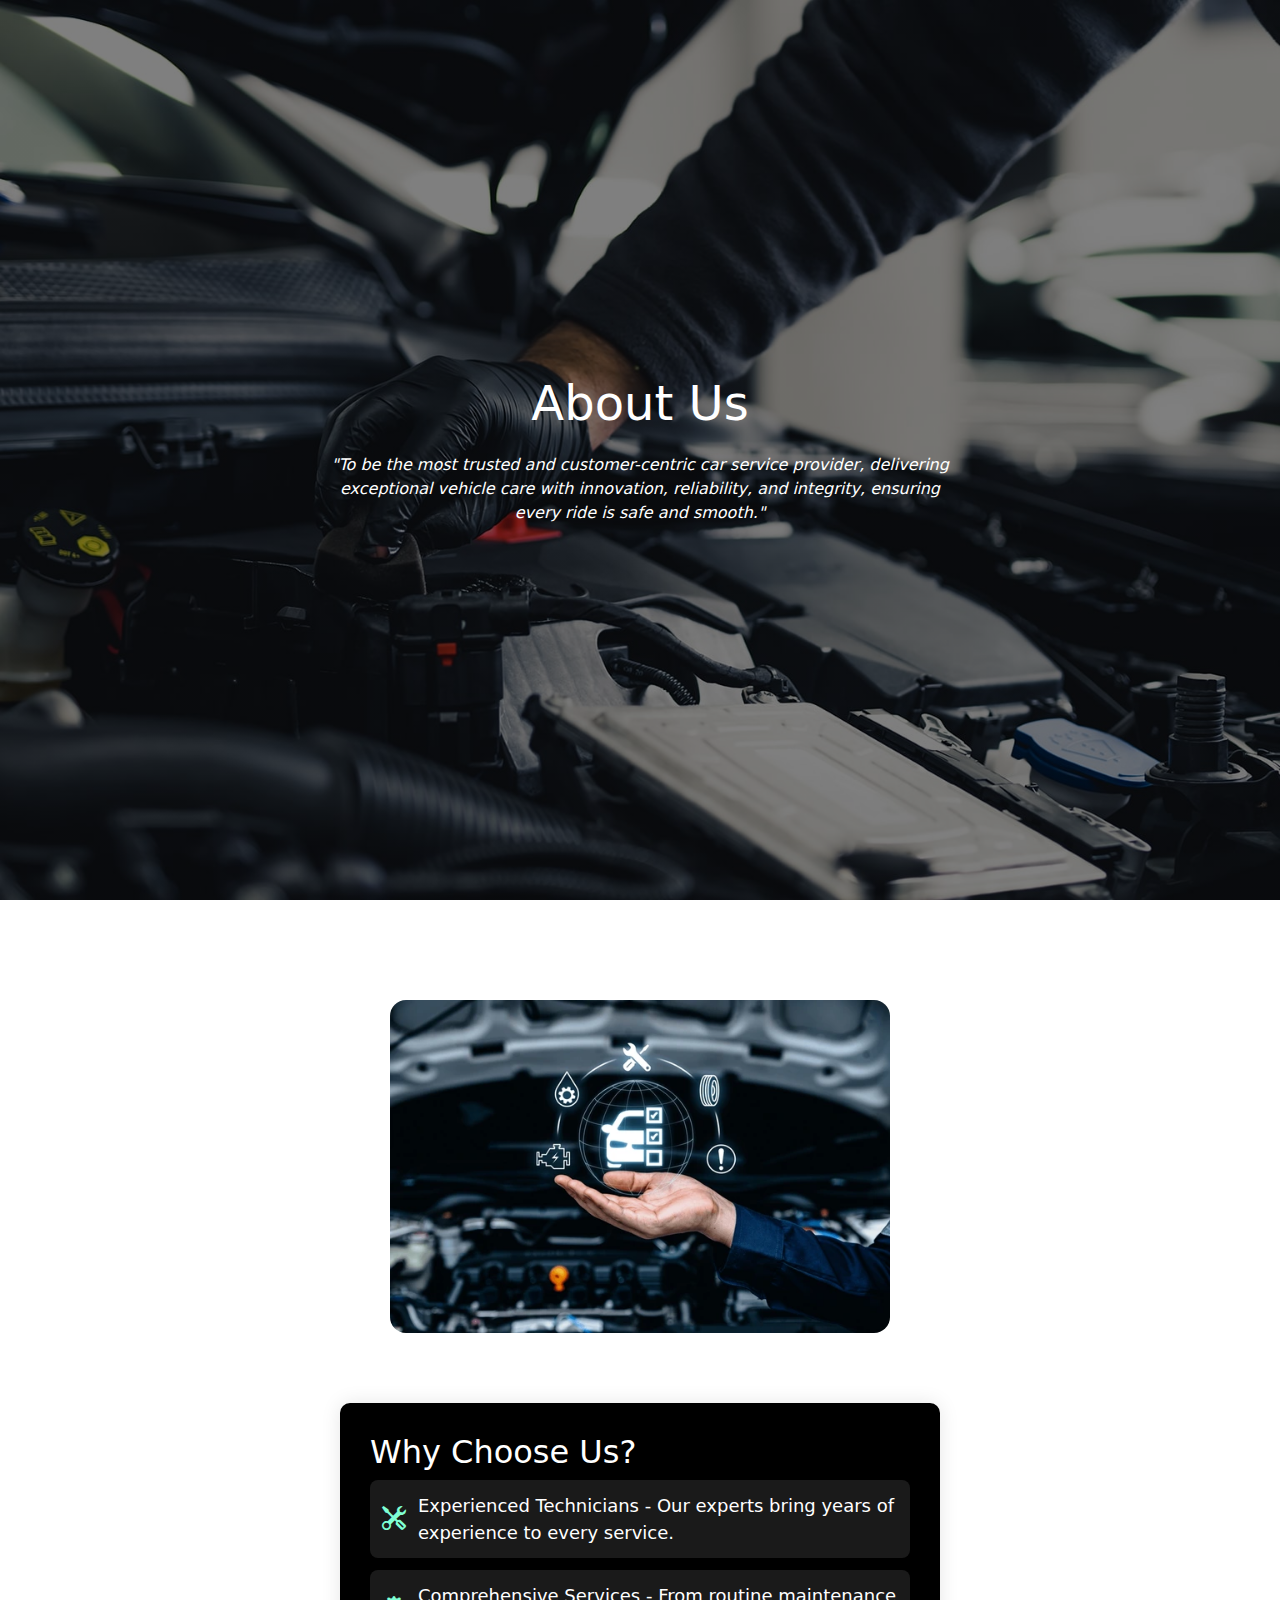
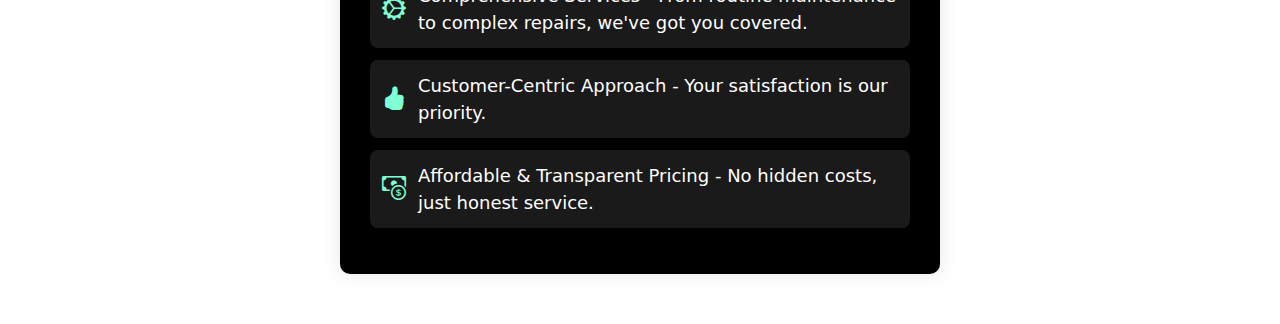
==== aboutUs.html @ e3751333 "commit-10" ====
<!DOCTYPE html>
<html>
    <head>
    <meta charset="utf-8">
    <meta name="viewport" content="width=device-width, initial-scale=1">
    <link href="https://cdn.jsdelivr.net/npm/bootstrap@5.3.3/dist/css/bootstrap.min.css" rel="stylesheet">
    <script src="https://cdn.jsdelivr.net/npm/bootstrap@5.3.3/dist/js/bootstrap.bundle.min.js"></script>
    <link rel="stylesheet" href="https://cdn.jsdelivr.net/npm/bootstrap-icons/font/bootstrap-icons.css">

    <link rel="stylesheet" type="text/css" href="css/style-offer.css">
    <link rel="stylesheet" type="text/css" href="css/style-header.css">
    <link rel="stylesheet" type="text/css" href="css/style-aboutUs.css">

</head>
<body>
    <div class="hero-image">
      <div id="header"></div>
      <!-- <script>
        document.addEventListener("DOMContentLoaded", function () {
          fetch("header.html")
            .then(response => response.text())
            .then(data => {
              document.getElementById("header").innerHTML = data;
            })
            .catch(error => console.error("Error loading header:", error));
        });
      </script> -->
      
        <div class="hero-text">
          <h1>About Us</h1>
          "To be the most trusted and customer-centric car service provider, delivering exceptional vehicle care with innovation, reliability, and integrity, ensuring every ride is safe and smooth."
        </div>
      </div>
    <div class="container">
       
           <img src="images/about.jpg" class="rounded-4" id="img1">
           <div class="content-box">
            <h2>Why Choose Us?</h2>
            <ul class="custom-list">
                <li><i class="bi bi-tools"></i> <span>Experienced Technicians - Our experts bring years of experience to every service.</span></li>
                <li><i class="bi bi-gear-wide-connected"></i> <span>Comprehensive Services - From routine maintenance to complex repairs, we've got you covered.</span></li>
                <li><i class="bi bi-hand-thumbs-up-fill"></i> <span>Customer-Centric Approach - Your satisfaction is our priority.</span></li>
                <li><i class="bi bi-cash-coin"></i> <span>Affordable & Transparent Pricing - No hidden costs, just honest service.</span></li>
            </ul>
            
                
                
                
            </div>

        </div>
     
       
    </div>
</body>
</html>
---- css/style-offer.css ----
body, html {
    height: 100%;
    align-items: center;
  
  

}


.hero-image {
    background-image: linear-gradient(rgba(0, 0, 0, 0.5), rgba(0, 0, 0, 0.5)), url("../images/offer.jpg");
    height: 50%;
    background-position: center;
    background-repeat: no-repeat;
    background-size: cover;
    position: relative;
  
}
.hero-text {
    text-align: center;
    position: absolute;
    top: 50%;
    left: 50%;
    transform: translate(-50%, -50%);
    color: white;
  }
.container{
    margin-top: 100px;
    margin-bottom: 100px;
}
h1{
    text-align: center;
    margin-bottom: 20px;
}
.card{
    width: 100%;
    box-shadow: 0 0 20px rgba(0, 0, 0, 0.5);
    overflow: hidden;
}
.card-body{

    background: rgb(27,27,27,0.5);
    box-sizing: border-box;
    width:100%;
    height:70px;
    position:absolute;
    bottom: 0px;
    color: white;
}
h5{
  font-size: 20px;
}
.card-img-top {
    width: 100%; 
    height: 350px;
    object-fit: cover; 
}
.card:hover{
    background-color:silver;
}
p{
    font-size: 20px;
    color:gainsboro;
    margin-top: 20px;
    visibility: hidden;
    opacity: 0;
}
.card:hover .card-body{
    display: flex;
    flex-direction: column;
    align-items: center;
    justify-content: center;
    text-align: center;
    height: 350px;
    bottom: 0px;
    background:rgb(0, 0, 0,0.6);
    transition: 0.5s;
}
.card:hover h5{
    font-size: 25px;
}
.card:hover p{
    text-align: center;
    opacity: 1;
    visibility: visible ;
}
@media (max-width: 768px) {
    .container {
        flex-direction: column; 
        align-items: center;
    }

    .card {
        width: 100%;
    }
}
---- css/style-header.css ----
.navbar-toggler {
    margin-left: auto; /* Moves the hamburger menu to the right */
}
.navbar {
    position: fixed;
    top: 0;
    left: 0;
    width: 100%;
    z-index: 1000; /* Ensures it stays on top */
    padding: 20px 0; 
    background-color: transparent !important;
    justify-content: space-between;
}
.navbar-scrolled {
    background-color: rgba(0,0,0,0.95) !important;
    padding: 10px 0;
    box-shadow: 0 2px 15px rgba(0,0,0,0.2);
}

@media (max-width: 991px) {
 
    .navbar-brand {
        margin-top: 0; 
        text-align: left; 
    }

    .navbar-toggler {
      
        margin-left: auto; 
        text-align: right; 
        margin-top: 0;

    }


    .navbar {
        flex-direction: row; 
        justify-content: space-between; 
        align-items: center;
    }

 
    .sidebar {
        background-color: rgba(255, 255, 255, 0.15);
        backdrop-filter: blur(10px); 
    }
}
---- css/style-aboutUs.css ----
.container {
        display: flex; 
        align-items: center; 
        gap: 20px; 
        justify-content: center; 
        flex-wrap: wrap; 
    }
    .hero-image {
        background-image: linear-gradient(rgba(0, 0, 0, 0.5), rgba(0, 0, 0, 0.5)), url("../images/offer.jpg");
        height: 100vh;
        background-position: center;
        background-repeat: no-repeat;
        background-size: cover;
        position: relative;
        margin-bottom: 30px;;
      
    }
h1{
    font-style: normal;
    font-size: 3rem;
}
.hero-text{
    font-style: italic;
}

#img1 {
    width: 500px;
    transition: transform 0.3s ease, opacity 0.3s ease;
    max-width: 100%; 
}

#img1:hover {
    transform: scale(1.1);  
    opacity: 0.8;            
}


.content-box {
    
    max-width: 600px;
    width: 100%;
    padding: 30px;
    border-radius: 10px;
    background: rgba(255, 255, 255, 0);
    box-shadow: 0 0 20px rgba(0, 0, 0, 0.1);
    margin: 50px auto;
    background-color: black;
    color: white;
}


.custom-list {
    list-style: none;
    padding-left: 0;
}

.custom-list li {
    display: flex;
    align-items: center;
    font-size: 18px;
    margin-bottom: 12px;
    background: rgba(255, 255, 255, 0.1);
    padding: 12px;
    border-radius: 8px;
    transition: all 0.3s ease-in-out;
}

.custom-list li:hover {
    background: rgba(255, 255, 255, 0.3);
    transform: scale(1.05);
}

.custom-list i {
    font-size: 24px;
    color: aquamarine;
    margin-right: 12px;
}

.custom-list span {
    transition: color 0.3s ease-in-out;
}

.custom-list li:hover span {
    color:aquamarine;
}

@media (max-width: 768px) {
    /* For smaller devices like tablets */
    h1 {
        font-size: 2rem;
    }

    .hero-text {
        font-size: 1.2rem;
        margin: 20px;
    }

    #img1 {
        width: 80%;
        max-width: 400px;
    }

    .container {
        flex-direction: column;
        align-items: center;
    }

    .content-box {
        padding: 20px;
    }

    .custom-list li {
        font-size: 16px;
    }
}

@media (max-width: 480px) {
    /* For small devices like phones */
    h1 {
        font-size: 1.5rem;
    }

    .hero-text {
        font-size: 1rem;
    }

    #img1 {
        width: 100%;
        max-width: 350px;
    }

    .container {
        flex-direction: column;
        align-items: center;
    }

    .content-box {
        width: 90%;
        padding: 15px;
    }

    .custom-list li {
        font-size: 14px;
    }
}
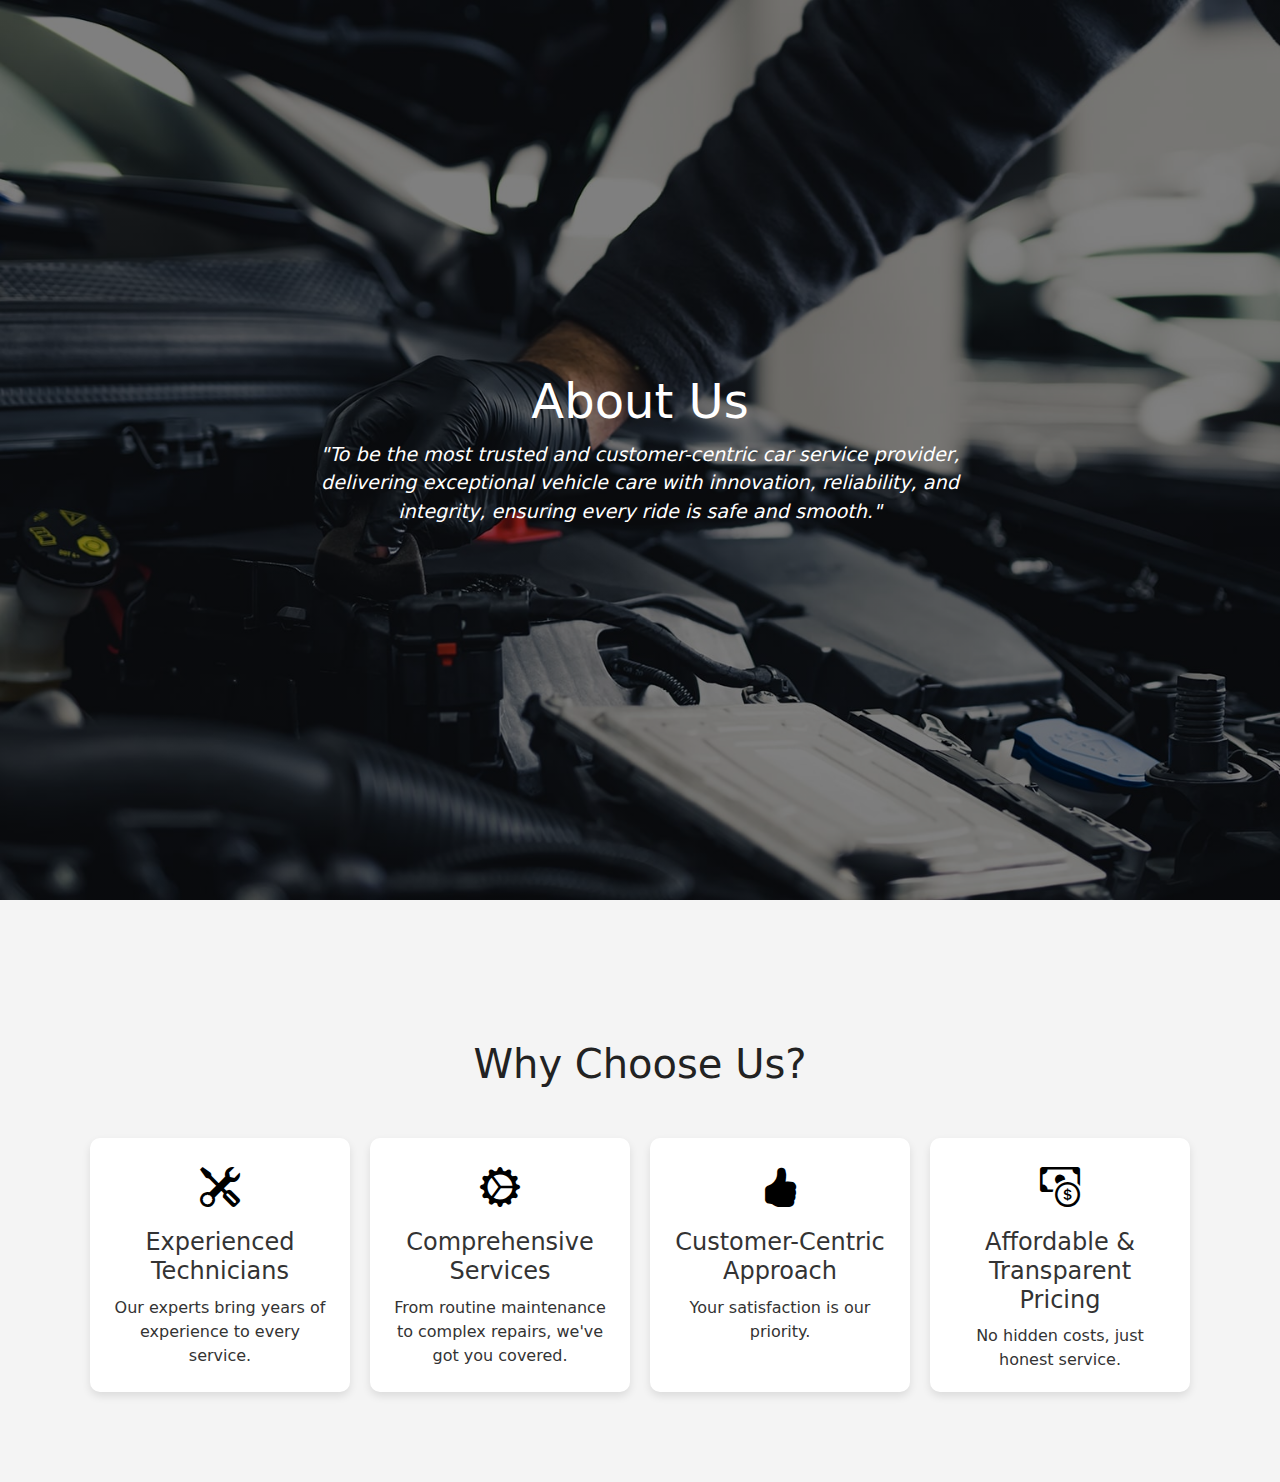
==== commit 634f151b: "commit-11" ====
--- a/aboutUs.html
+++ b/aboutUs.html
@@ -26,31 +26,43 @@
         });
       </script> -->
       
-        <div class="hero-text">
-          <h1>About Us</h1>
-          "To be the most trusted and customer-centric car service provider, delivering exceptional vehicle care with innovation, reliability, and integrity, ensuring every ride is safe and smooth."
+            <div class="hero-text">
+                <h1>About Us</h1>
+                "To be the most trusted and customer-centric car service provider, delivering exceptional vehicle care with innovation, reliability, and integrity, ensuring every ride is safe and smooth."
+            </div>
         </div>
-      </div>
-    <div class="container">
+
+        <div class="container">
+
+            <h2 class="title">Why Choose Us?</h2>
+
+            <div class="grid">
+              <div class="grid-item">
+                <i class="bi bi-tools"></i>
+                <h3>Experienced Technicians</h3>
+                Our experts bring years of experience to every service.
+              </div>
+
+              <div class="grid-item">
+                <i class="bi bi-gear-wide-connected"></i>
+                <h3>Comprehensive Services</h3>
+                From routine maintenance to complex repairs, we've got you covered.
+              </div>
+
+              <div class="grid-item">
+                <i class="bi bi-hand-thumbs-up-fill"></i>
+                <h3>Customer-Centric Approach</h3>
+                Your satisfaction is our priority.
+              </div>
+
+              <div class="grid-item">
+                <i class="bi bi-cash-coin"></i>
+                <h3>Affordable & Transparent Pricing</h3>
+                No hidden costs, just honest service.
+              </div>
+            </div>
+          </div>
        
-           <img src="images/about.jpg" class="rounded-4" id="img1">
-           <div class="content-box">
-            <h2>Why Choose Us?</h2>
-            <ul class="custom-list">
-                <li><i class="bi bi-tools"></i> <span>Experienced Technicians - Our experts bring years of experience to every service.</span></li>
-                <li><i class="bi bi-gear-wide-connected"></i> <span>Comprehensive Services - From routine maintenance to complex repairs, we've got you covered.</span></li>
-                <li><i class="bi bi-hand-thumbs-up-fill"></i> <span>Customer-Centric Approach - Your satisfaction is our priority.</span></li>
-                <li><i class="bi bi-cash-coin"></i> <span>Affordable & Transparent Pricing - No hidden costs, just honest service.</span></li>
-            </ul>
-            
-                
-                
-                
-            </div>
 
-        </div>
-     
-       
-    </div>
 </body>
 </html>
--- a/css/style-aboutUs.css
+++ b/css/style-aboutUs.css
@@ -1,146 +1,83 @@
+body {
+    
+    margin: 0;
+    background-color: #f4f4f4;
+    color: #333;
+  }
+  
+  .hero-image {
+    background-image: linear-gradient(rgba(0, 0, 0, 0.5), rgba(0, 0, 0, 0.5)), url("../images/offer.jpg");
+    height: 100vh;
+    background-position: center;
+    background-repeat: no-repeat;
+    background-size: cover;
+    position: relative;
+    margin-bottom: 30px;;
+  
+}
+  
+  .hero-text h1 {
+    font-size: 3rem;
+    margin-bottom: 10px;
+    font-style: normal;
+  }
+  
+  .hero-text  {
+    font-size: 1.2rem;
+    margin: 0 auto;
+    /* max-width: 600px; */
+    font-style: italic;
+  }
+  
+  .container {
+    padding: 40px 20px;
+    text-align: center;
+  }
+  
+  .title {
+    font-size: 2.5rem;
+    margin-bottom: 50px;
+    color: #222;
+  }
+  
+  .grid {
+    display: grid;
+    grid-template-columns: repeat(auto-fit, minmax(250px, 1fr));    /* responsive grid */
+    gap: 20px;
+    max-width: 1200px;
+    margin: 0 auto;
+  }
+  
+  .grid-item {
+    background: white;
+    border-radius: 10px;
+    padding: 20px;
+    box-shadow: 0 4px 8px rgba(0, 0, 0, 0.1);
+    transition: transform 0.3s ease, box-shadow 0.3s ease;
+    text-align: center;
+    margin-bottom: 50px;
+  }
+  
+  .grid-item i {
+    font-size: 40px;
+    color: black;
+    margin-bottom: 10px;
+  }
+  
+  .grid-item h3 {
+    font-size: 1.5rem;
+    margin: 10px 0;
+  }
+  
+  .grid-item p {
+    font-size: 1rem;
+    color: #555;
 
-.container {
-        display: flex; 
-        align-items: center; 
-        gap: 20px; 
-        justify-content: center; 
-        flex-wrap: wrap; 
-    }
-    .hero-image {
-        background-image: linear-gradient(rgba(0, 0, 0, 0.5), rgba(0, 0, 0, 0.5)), url("../images/offer.jpg");
-        height: 100vh;
-        background-position: center;
-        background-repeat: no-repeat;
-        background-size: cover;
-        position: relative;
-        margin-bottom: 30px;;
-      
-    }
-h1{
-    font-style: normal;
-    font-size: 3rem;
-}
-.hero-text{
-    font-style: italic;
-}
-
-#img1 {
-    width: 500px;
-    transition: transform 0.3s ease, opacity 0.3s ease;
-    max-width: 100%; 
-}
-
-#img1:hover {
-    transform: scale(1.1);  
-    opacity: 0.8;            
-}
-
-
-.content-box {
-    
-    max-width: 600px;
-    width: 100%;
-    padding: 30px;
-    border-radius: 10px;
-    background: rgba(255, 255, 255, 0);
-    box-shadow: 0 0 20px rgba(0, 0, 0, 0.1);
-    margin: 50px auto;
-    background-color: black;
-    color: white;
-}
-
-
-.custom-list {
-    list-style: none;
-    padding-left: 0;
-}
-
-.custom-list li {
-    display: flex;
-    align-items: center;
-    font-size: 18px;
-    margin-bottom: 12px;
-    background: rgba(255, 255, 255, 0.1);
-    padding: 12px;
-    border-radius: 8px;
-    transition: all 0.3s ease-in-out;
-}
-
-.custom-list li:hover {
-    background: rgba(255, 255, 255, 0.3);
-    transform: scale(1.05);
-}
-
-.custom-list i {
-    font-size: 24px;
-    color: aquamarine;
-    margin-right: 12px;
-}
-
-.custom-list span {
-    transition: color 0.3s ease-in-out;
-}
-
-.custom-list li:hover span {
-    color:aquamarine;
-}
-
-@media (max-width: 768px) {
-    /* For smaller devices like tablets */
-    h1 {
-        font-size: 2rem;
-    }
-
-    .hero-text {
-        font-size: 1.2rem;
-        margin: 20px;
-    }
-
-    #img1 {
-        width: 80%;
-        max-width: 400px;
-    }
-
-    .container {
-        flex-direction: column;
-        align-items: center;
-    }
-
-    .content-box {
-        padding: 20px;
-    }
-
-    .custom-list li {
-        font-size: 16px;
-    }
-}
-
-@media (max-width: 480px) {
-    /* For small devices like phones */
-    h1 {
-        font-size: 1.5rem;
-    }
-
-    .hero-text {
-        font-size: 1rem;
-    }
-
-    #img1 {
-        width: 100%;
-        max-width: 350px;
-    }
-
-    .container {
-        flex-direction: column;
-        align-items: center;
-    }
-
-    .content-box {
-        width: 90%;
-        padding: 15px;
-    }
-
-    .custom-list li {
-        font-size: 14px;
-    }
-}
+   
+  }
+  
+  .grid-item:hover {
+    transform: translateY(-5px);
+    box-shadow: 0 6px 12px rgba(0, 0, 0, 0.15);
+  }
+  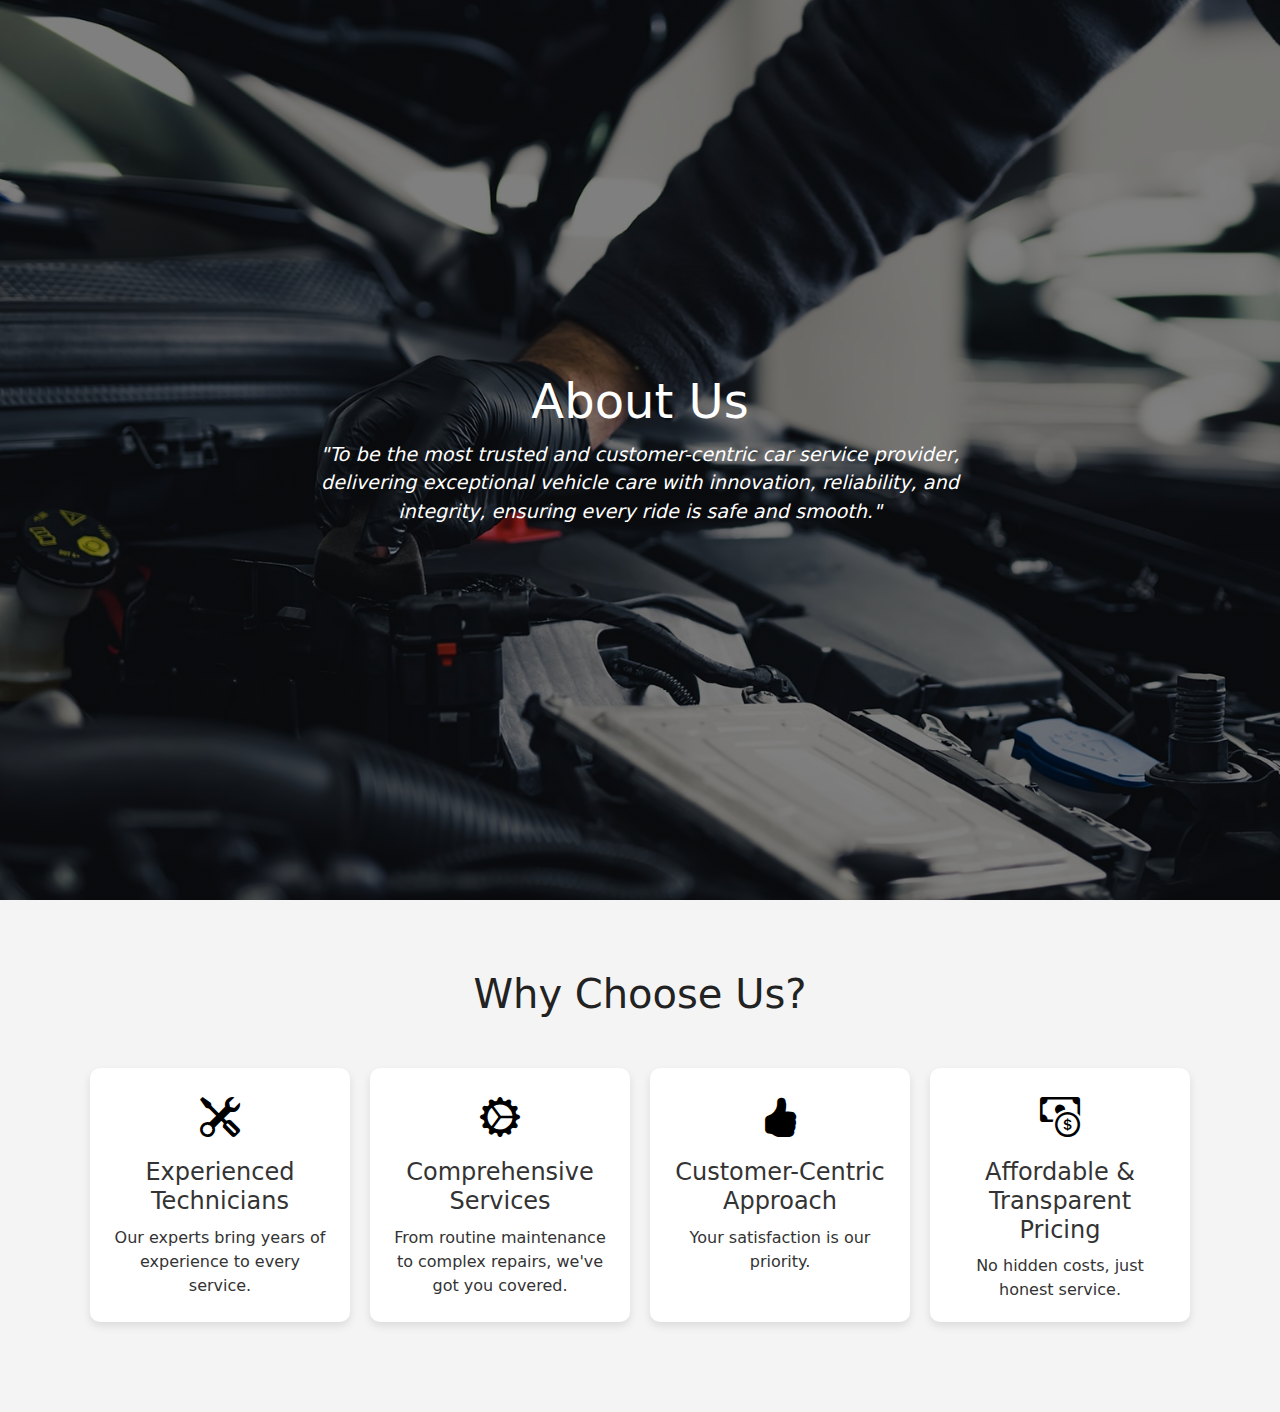
==== commit 7588c471: "commit-12" ====
--- a/aboutUs.html
+++ b/aboutUs.html
@@ -27,8 +27,8 @@
       </script> -->
       
             <div class="hero-text">
-                <h1>About Us</h1>
-                "To be the most trusted and customer-centric car service provider, delivering exceptional vehicle care with innovation, reliability, and integrity, ensuring every ride is safe and smooth."
+            <h1>About Us</h1>
+            "To be the most trusted and customer-centric car service provider, delivering exceptional vehicle care with innovation, reliability, and integrity, ensuring every ride is safe and smooth."
             </div>
         </div>
 
--- a/css/style-offer.css
+++ b/css/style-offer.css
@@ -7,6 +7,7 @@
 }
 
 
+
 .hero-image {
     background-image: linear-gradient(rgba(0, 0, 0, 0.5), rgba(0, 0, 0, 0.5)), url("../images/offer.jpg");
     height: 50%;
@@ -14,6 +15,7 @@
     background-repeat: no-repeat;
     background-size: cover;
     position: relative;
+    margin-bottom: 30px;;
   
 }
 .hero-text {
@@ -25,7 +27,7 @@
     color: white;
   }
 .container{
-    margin-top: 100px;
+    /* margin-top: 100px; */
     margin-bottom: 100px;
 }
 h1{
@@ -36,6 +38,7 @@
     width: 100%;
     box-shadow: 0 0 20px rgba(0, 0, 0, 0.5);
     overflow: hidden;
+ 
 }
 .card-body{
 
